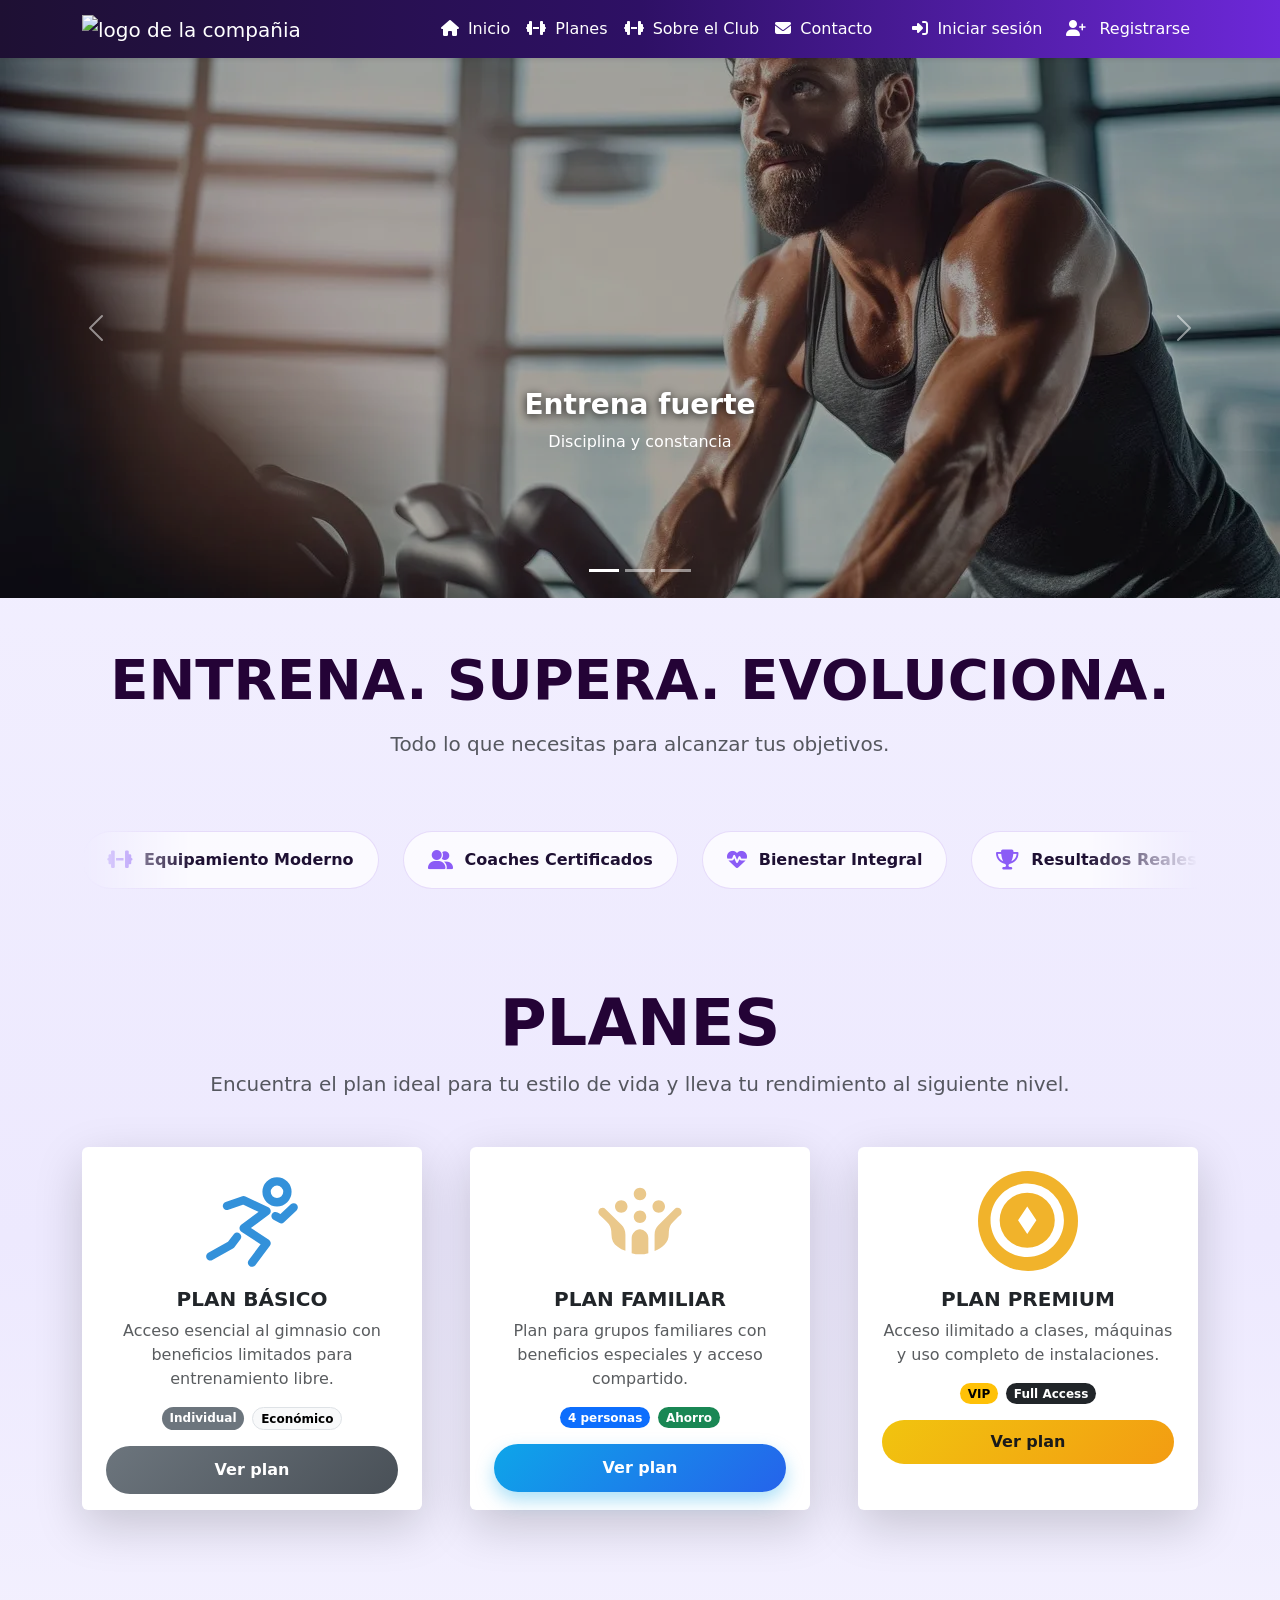
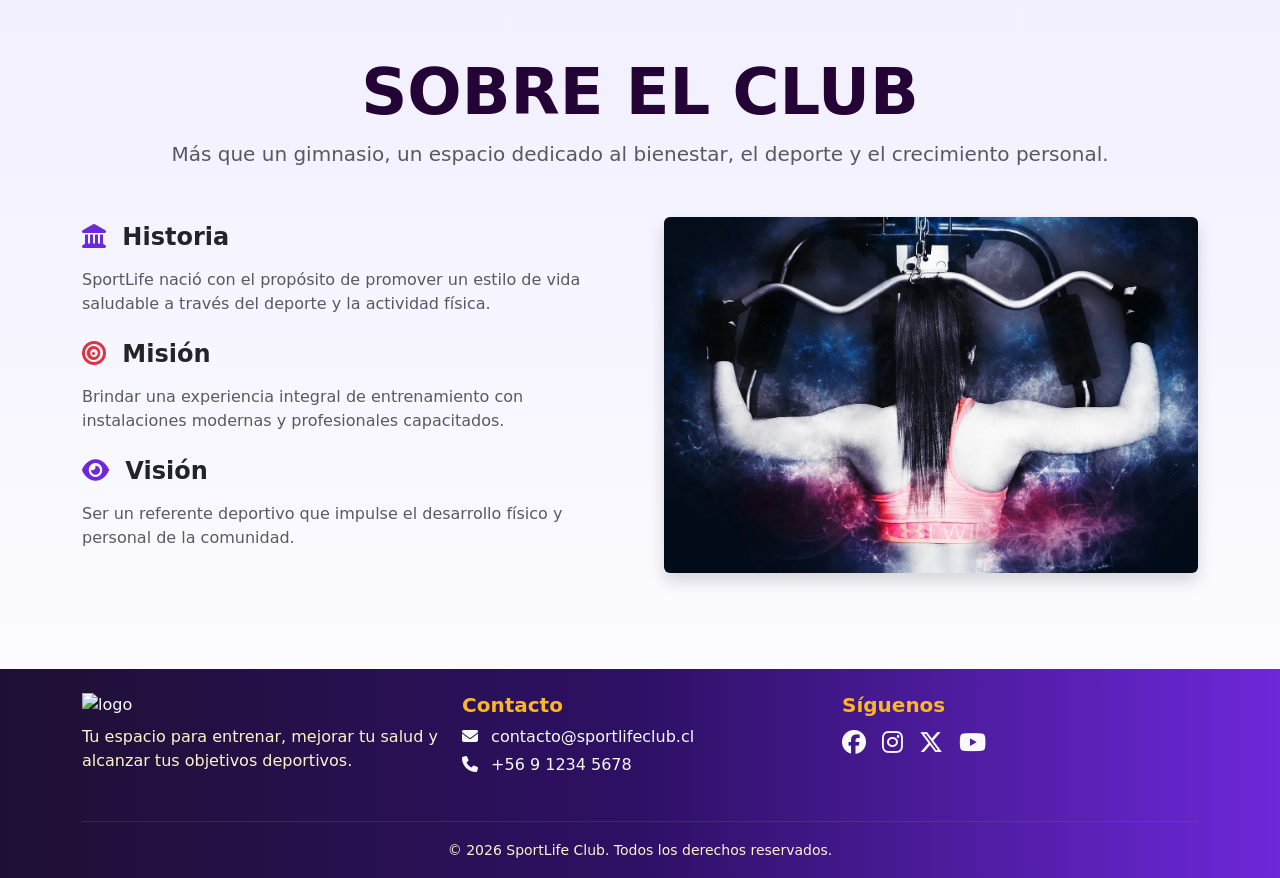
==== index.html @ 4c67eb30 "chore: avance general" ====
<!DOCTYPE html>
<html lang="en">

<head>
  <meta charset="UTF-8">
  <meta name="viewport" content="width=device-width, initial-scale=1.0">
  <link rel="stylesheet" href="https://cdn.jsdelivr.net/npm/bootstrap@5.3.8/dist/css/bootstrap.min.css">
  <!-- Font Awesome  -->
  <link rel="stylesheet" href="https://cdnjs.cloudflare.com/ajax/libs/font-awesome/6.7.2/css/all.min.css">
  <link rel="stylesheet" href="assets/css/global.css">
  <link rel="stylesheet" href="assets/css/index.css">
  <title>Home</title>
</head>

<body>
  <header class="sticky-top shadow-sm navbar-index">
    <nav class="navbar navbar-expand-lg container" data-bs-theme="dark">
      <div class="container-fluid">
        <a class="navbar-brand" href="#">
          <img src="assets/images/logo.png" alt="logo de la compañia" width="90">
        </a>

        <button class="navbar-toggler" type="button" data-bs-toggle="collapse" data-bs-target="#navbarNav"
          aria-controls="navbarNav" aria-expanded="false" aria-label="Toggle navigation">
          <span class="navbar-toggler-icon"></span>
        </button>

        <div class="collapse navbar-collapse" id="navbarNav">
          <ul class="navbar-nav ms-auto align-items-lg-center">
            <li class="nav-item">
              <a class="nav-link" aria-current="page" href="#">
                <i class="fa-solid fa-house me-1"></i>
                Inicio
              </a>
            </li>
            <!-- planes -->
            <li class="nav-item">
              <a class="nav-link" href="#planes">
                <i class="fa-solid fa-dumbbell me-1"></i>
                Planes
              </a>
            </li>
            <li class="nav-item">
              <a class="nav-link" href="#sobre-el-club">
                <i class="fa-solid fa-dumbbell me-1"></i>
                Sobre el Club
              </a>
            </li>

            <li class="nav-item">
              <a class="nav-link" href="#contacto">
                <i class="fa-solid fa-envelope me-1"></i>
                Contacto
              </a>
            </li>

            <li class="nav-item ms-lg-4">
              <a class="nav-link" href="auth/login.html">
                <i class="fa-solid fa-right-to-bracket me-1"></i>
                Iniciar sesión
              </a>
            </li>

            <li class="nav-item ms-lg-2">
              <a class="nav-link" href="auth/register.html">
                <i class="fa-solid fa-user-plus me-2"></i>
                Registrarse
              </a>
            </li>
          </ul>
        </div>
      </div>
    </nav>
  </header>

  <main>
    <div id="sportBanner" class="carousel slide carousel-fade mx-auto mb-5" data-bs-ride="carousel"
      data-bs-interval="3000" style="overflow: hidden;">

      <div class="carousel-indicators">
        <button type="button" data-bs-target="#sportBanner" data-bs-slide-to="0" class="active"></button>
        <button type="button" data-bs-target="#sportBanner" data-bs-slide-to="1"></button>
        <button type="button" data-bs-target="#sportBanner" data-bs-slide-to="2"></button>
      </div>

      <!-- SLIDES -->
      <div class="carousel-inner">

        <div class="carousel-item active">
          <img src="assets/images/carousel/01.webp" class="d-block w-100 banner-img" alt="gym">
          <div class="carousel-caption d-none d-md-block">
            <h3 class="fw-bold">Entrena fuerte</h3>
            <p>Disciplina y constancia</p>
          </div>
        </div>

        <div class="carousel-item">
          <img src="assets/images/carousel/02.webp" class="d-block w-100 banner-img" alt="running">
          <div class="carousel-caption d-none d-md-block">
            <h3 class="fw-bold">Supera tus límites</h3>
            <p>Cada día cuenta</p>
          </div>
        </div>

        <div class="carousel-item">
          <img src="https://images.unsplash.com/photo-1546483875-ad9014c88eba?auto=format&fit=crop&w=1600&q=80"
            class="d-block w-100 banner-img" alt="sport">
          <div class="carousel-caption d-none d-md-block">
            <h3 class="fw-bold">Vida deportiva</h3>
            <p>Salud y energía</p>
          </div>
        </div>

      </div>

      <!-- CONTROLES -->
      <button class="carousel-control-prev" type="button" data-bs-target="#sportBanner" data-bs-slide="prev">
        <span class="carousel-control-prev-icon"></span>
      </button>

      <button class="carousel-control-next" type="button" data-bs-target="#sportBanner" data-bs-slide="next">
        <span class="carousel-control-next-icon"></span>
      </button>

    </div>
    <section class="py-0 overflow-hidden container">

      <div class="container text-center mb-4">
        <h2 class="fw-bold display-4 text-uppercase">Entrena. Supera. Evoluciona.</h2>
        <p class="text-muted fs-5 mt-3">
          Todo lo que necesitas para alcanzar tus objetivos.
        </p>
      </div>

      <div class="benefits-slider py-5">

        <div class="benefits-track">

          <!-- Grupo 1 -->
          <div class="benefit-item">
            <i class="fa-solid fa-dumbbell"></i>
            <span>Equipamiento Moderno</span>
          </div>

          <div class="benefit-item">
            <i class="fa-solid fa-user-group"></i>
            <span>Coaches Certificados</span>
          </div>

          <div class="benefit-item">
            <i class="fa-solid fa-heart-pulse"></i>
            <span>Bienestar Integral</span>
          </div>

          <div class="benefit-item">
            <i class="fa-solid fa-trophy"></i>
            <span>Resultados Reales</span>
          </div>

          <div class="benefit-item">
            <i class="fa-solid fa-bolt"></i>
            <span>Más Energía</span>
          </div>

          <div class="benefit-item">
            <i class="fa-solid fa-fire"></i>
            <span>Quema Calorías</span>
          </div>

          <!-- Duplicados para loop infinito -->
          <div class="benefit-item">
            <i class="fa-solid fa-dumbbell"></i>
            <span>Equipamiento Moderno</span>
          </div>

          <div class="benefit-item">
            <i class="fa-solid fa-user-group"></i>
            <span>Coaches Certificados</span>
          </div>

          <div class="benefit-item">
            <i class="fa-solid fa-heart-pulse"></i>
            <span>Bienestar Integral</span>
          </div>

          <div class="benefit-item">
            <i class="fa-solid fa-trophy"></i>
            <span>Resultados Reales</span>
          </div>

          <div class="benefit-item">
            <i class="fa-solid fa-bolt"></i>
            <span>Más Energía</span>
          </div>

          <div class="benefit-item">
            <i class="fa-solid fa-fire"></i>
            <span>Quema Calorías</span>
          </div>

        </div>

      </div>

    </section>
    <section id="planes" class="container mb-5 py-5">
      <div class="text-center mb-4">
        <h2 class="text-uppercase display-3 fw-bold">Planes</h2>
        <p class="text-muted fs-5 mb-5">
          Encuentra el plan ideal para tu estilo de vida y lleva tu rendimiento al siguiente nivel.
        </p>
      </div>
      <div class="row flex-row-reverse g-5">
        <div class="col-12 col-md-6 col-xl-4">

          <div class="card border-0 shadow-lg h-100 card-premium">

            <div class="text-center pt-4">
              <svg xmlns="http://www.w3.org/2000/svg" width="100" height="100" viewBox="0 0 32 32">
                <g fill="none">
                  <circle cx="16" cy="16" r="16" fill="#F1B32B" />
                  <path fill="#FFF"
                    d="M15.75 4C9.26 4 4 9.26 4 15.75S9.26 27.5 15.75 27.5S27.5 22.24 27.5 15.75A11.75 11.75 0 0 0 15.75 4m0 20.57a8.82 8.82 0 1 1 0-17.64a8.82 8.82 0 0 1 0 17.64m-2.93-8.81l2.94 4.4l2.92-4.4l-2.92-4.41z" />
                </g>
              </svg>
            </div>

            <div class="card-body text-center px-4">
              <h5 class="card-title fw-bold text-uppercase">Plan Premium</h5>

              <p class="card-text text-muted">
                Acceso ilimitado a clases, máquinas y uso completo de instalaciones.
              </p>

              <div class="d-flex justify-content-center gap-2 mb-3">
                <span class="badge rounded-pill text-bg-warning">VIP</span>
                <span class="badge rounded-pill text-bg-dark">Full Access</span>
              </div>

              <!-- BOTÓN PREMIUM -->
              <button class="btn btn-premium w-100" data-bs-toggle="modal" data-bs-target="#modalPlanPremium">
                Ver plan
              </button>

            </div>
          </div>
        </div>
        <div class="col-12 col-md-6 col-xl-4">

          <div class="card border-0 shadow-lg h-100 card-familiar text-center">

            <div class="pt-4">
              <svg xmlns="http://www.w3.org/2000/svg" width="100" height="100" viewBox="0 0 24 24">
                <path fill="#eac88b"
                  d="M3.69 9.12a.88.88 0 0 0-.65-.28c-.41 0-.72.19-.92.58s-.15.76.17 1.11q1.77 1.59 2.25 2.25c.41.56.61 1.38.61 2.44c0 1.31.5 2.28 1.5 2.95c.56.44 1.17.77 1.85.99v-3.89c0-.94-.33-1.72-.96-2.35m8.92.05c-.62.62-.96 1.39-.96 2.3v3.93c.96-.34 1.76-.87 2.42-1.57c.65-.7.98-1.47.98-2.41c0-1.13.19-1.94.57-2.44c.09-.16.26-.36.53-.61c.23-.25.47-.49.71-.71c.23-.21.46-.43.68-.65l.33-.28a.9.9 0 0 0 .28-.66c0-.28-.09-.53-.28-.73s-.42-.3-.72-.3s-.5.09-.69.28M12 20c.69 0 1.36-.09 2-.28v-3.57c0-.59-.18-1.05-.59-1.49Q12.795 14 12 14c-.53 0-1 .2-1.38.61c-.4.39-.62.85-.62 1.45v3.66c.64.19 1.31.28 2 .28M9 8.5c0 .83-.67 1.5-1.5 1.5S6 9.33 6 8.5S6.67 7 7.5 7S9 7.67 9 8.5m9 0c0 .83-.67 1.5-1.5 1.5S15 9.33 15 8.5S15.67 7 16.5 7s1.5.67 1.5 1.5m-4.5-3c0 .83-.67 1.5-1.5 1.5s-1.5-.67-1.5-1.5S11.17 4 12 4s1.5.67 1.5 1.5m0 5.5c0 .83-.67 1.5-1.5 1.5s-1.5-.67-1.5-1.5s.67-1.5 1.5-1.5s1.5.67 1.5 1.5" />
              </svg>
            </div>

            <div class="card-body px-4">

              <h5 class="card-title fw-bold text-uppercase">Plan Familiar</h5>

              <p class="card-text text-muted">
                Plan para grupos familiares con beneficios especiales y acceso compartido.
              </p>

              <div class="d-flex justify-content-center gap-2 mb-3">
                <span class="badge rounded-pill text-bg-primary">4 personas</span>
                <span class="badge rounded-pill text-bg-success">Ahorro</span>
              </div>

              <button class="btn btn-familiar w-100" data-bs-toggle="modal" data-bs-target="#modalPlanFamiliar">
                Ver plan
              </button>
            </div>
          </div>
        </div>

        <div class="col-12 col-md-6 col-xl-4">
          <div class="card border-0 shadow-lg h-100 text-center card-basico">
            <div class="pt-4 text-center">
              <svg xmlns="http://www.w3.org/2000/svg" width="100" height="100" viewBox="0 0 48 48">
                <path d="M0 0h48v48H0z" fill="none" />
                <g fill="none" stroke="#3391da" stroke-width="4">
                  <path d="M36 15a5 5 0 1 0 0-10a5 5 0 0 0 0 10Z" />
                  <path stroke-linecap="round" stroke-linejoin="round"
                    d="m12 16.77l8.003-2.772L31 19.247l-10.997 8.197L31 34.684l-6.992 9.314M35.32 21.643l2.682 1.459L44 17.466M16.849 31.545l-2.97 3.912l-9.875 5.54" />
                </g>
              </svg>
            </div>

            <div class="card-body px-4">

              <h5 class="card-title fw-bold text-uppercase">Plan Básico</h5>

              <p class="card-text text-muted">
                Acceso esencial al gimnasio con beneficios limitados para entrenamiento libre.
              </p>

              <div class="d-flex justify-content-center gap-2 mb-3">
                <span class="badge rounded-pill text-bg-secondary">Individual</span>
                <span class="badge rounded-pill text-bg-light border">Económico</span>
              </div>

              <button class="btn btn-basico w-100" data-bs-toggle="modal" data-bs-target="#modalPlanBasico">
                Ver plan
              </button>

            </div>
          </div>
        </div>
      </div>
    </section>
    <section class="container py-5" id="sobre-el-club">

      <div class="text-center mb-5">
        <h2 class="fw-bold display-3 text-uppercase">
          Sobre el Club
        </h2>

        <p class="text-muted fs-5">
          Más que un gimnasio, un espacio dedicado al bienestar, el deporte y el crecimiento personal.
        </p>
      </div>

      <div class="row align-items-center g-5">

        <!-- TEXTO -->
        <div class="col-md-6">

          <h4 class="fw-bold mb-3">
            <i class="fa-solid fa-landmark me-2"></i>
            Historia
          </h4>
          <p class="text-muted mb-4">
            SportLife nació con el propósito de promover un estilo de vida saludable a través del deporte y la actividad
            física.
          </p>

          <h4 class="fw-bold mb-3">
            <i class="fa-solid fa-bullseye me-2 text-danger"></i>
            Misión
          </h4>
          <p class="text-muted mb-4">
            Brindar una experiencia integral de entrenamiento con instalaciones modernas y profesionales capacitados.
          </p>

          <h4 class="fw-bold mb-3">
            <i class="fa-solid fa-eye me-2"></i>
            Visión
          </h4>
          <p class="text-muted">
            Ser un referente deportivo que impulse el desarrollo físico y personal de la comunidad.
          </p>

        </div>

        <!-- IMAGEN -->
        <div class="col-md-6">
          <img src="assets/images/training2.webp" class="img-fluid rounded shadow" alt="club sport">
        </div>

      </div>

    </section>
  </main>
  <!-- Footer -->
  <footer class="bg-dark text-light pt-4 pb-3 mt-5" id="contacto">
    <div class="container">
      <div class="row">

        <div class="col-md-4 mb-3">
          <img src="assets/images/logo.png" alt="logo" width="120" class="mb-2">
          <p style="color: var(--bs-warning-bg-subtle);">
            Tu espacio para entrenar, mejorar tu salud y alcanzar tus objetivos deportivos.
          </p>
        </div>
        <div class="col-md-4 mb-3">
          <h5 class="fw-bold">Contacto</h5>
          <p class="mb-1">
            <i class="fa-solid fa-envelope me-2"></i>
            contacto@sportlifeclub.cl
          </p>
          <p class="mb-0">
            <i class="fa-solid fa-phone me-2"></i>
            +56 9 1234 5678
          </p>
        </div>

        <div class="col-md-4 mb-3">
          <h5 class="fw-bold">Síguenos</h5>
          <div class="d-flex gap-3 fs-4">
            <a href="javascript:void(0)" class="text-light">
              <i class="fa-brands fa-facebook"></i>
            </a>
            <a href="javascript:void(0)" class="text-light">
              <i class="fa-brands fa-instagram"></i>
            </a>
            <a href="javascript:void(0)" class="text-light">
              <i class="fa-brands fa-x-twitter"></i>
            </a>
            <a href="javascript:void(0)" class="text-light">
              <i class="fa-brands fa-youtube"></i>
            </a>
          </div>
        </div>

      </div>

      <hr class="border-secondary">

      <div class="text-center" style="color: var(--bs-warning-bg-subtle);">
        <small>
          &copy; 2026 SportLife Club. Todos los derechos reservados.
        </small>
      </div>
    </div>
  </footer>
  <!-- MODALES -->
  <!-- MODAL PREMIUM -->
  <div class="modal fade" id="modalPlanPremium" tabindex="-1" aria-hidden="true">

    <div class="modal-dialog modal-dialog-centered">

      <div class="modal-content">

        <div class="modal-header">
          <h5 class="modal-title fw-bold">
            <i class="fa-solid fa-crown me-2"></i>
            Plan Premium
          </h5>
          <button type="button" class="btn-close" data-bs-dismiss="modal"></button>
        </div>

        <div class="modal-body">

          <p class="mb-3">
            Acceso completo a todas las instalaciones, clases y beneficios exclusivos del club.
          </p>

          <ul class="list-group list-group-flush">

            <li class="list-group-item">
              <i class="fa-solid fa-circle-check me-2 text-warning"></i>
              Acceso ilimitado a todas las clases
            </li>

            <li class="list-group-item">
              <i class="fa-solid fa-dumbbell me-2 text-warning"></i>
              Uso completo de máquinas e instalaciones
            </li>

            <li class="list-group-item">
              <i class="fa-solid fa-user-tie me-2 text-warning"></i>
              Asesoría personalizada
            </li>

            <li class="list-group-item">
              <i class="fa-solid fa-clock me-2 text-warning"></i>
              Acceso 24/7 según disponibilidad
            </li>
            <li class="list-group-item">
              <i class="fa-solid fa-dollar-sign me-2 text-success"></i>
              Precio: $<span>38.990</span> / mes
            </li>
          </ul>

        </div>

        <div class="modal-footer">
          <button class="btn btn-secondary" data-bs-dismiss="modal">
            Cerrar
          </button>

          <button class="btn btn-premium">
            Contratar Premium
          </button>
        </div>

      </div>

    </div>

  </div>
  <!-- MODAL FAMILIAR -->
  <div class="modal fade" id="modalPlanFamiliar" tabindex="-1" aria-hidden="true">

    <div class="modal-dialog modal-dialog-centered">

      <div class="modal-content">

        <div class="modal-header">
          <h5 class="modal-title fw-bold">
            <i class="fa-solid fa-people-group me-2"></i>
            Plan Familiar
          </h5>
          <button type="button" class="btn-close" data-bs-dismiss="modal"></button>
        </div>

        <div class="modal-body">

          <p class="mb-3">
            Plan ideal para familias que quieren entrenar juntas con beneficios exclusivos.
          </p>

          <ul class="list-group list-group-flush">

            <li class="list-group-item">
              <i class="fa-solid fa-user-group me-2"></i>
              Hasta 4 integrantes
            </li>

            <li class="list-group-item">
              <i class="fa-solid fa-dumbbell me-2"></i>
              Acceso ilimitado al gimnasio
            </li>

            <li class="list-group-item">
              <i class="fa-solid fa-tags me-2"></i>
              Descuento por grupo familiar
            </li>

            <li class="list-group-item">
              <i class="fa-solid fa-calendar-check me-2"></i>
              Horarios flexibles
            </li>
            <li class="list-group-item">
              <i class="fa-solid fa-dollar-sign me-2 text-success"></i>
              Precio: $<span>25.990</span> / mes
            </li>
          </ul>

        </div>

        <div class="modal-footer">
          <button class="btn btn-secondary" data-bs-dismiss="modal">
            Cerrar
          </button>

          <button class="btn btn-primary">
            Contratar plan
          </button>
        </div>

      </div>

    </div>

  </div>
  <!-- MODAL BÁSICO -->
  <div class="modal fade" id="modalPlanBasico" tabindex="-1" aria-hidden="true">

    <div class="modal-dialog modal-dialog-centered">

      <div class="modal-content">

        <div class="modal-header">
          <h5 class="modal-title fw-bold">
            <i class="fa-solid fa-circle-info me-2"></i>
            Plan Básico
          </h5>
          <button type="button" class="btn-close" data-bs-dismiss="modal"></button>
        </div>

        <div class="modal-body">

          <p class="mb-3">
            Plan ideal para comenzar en el gimnasio con acceso esencial a instalaciones y entrenamiento libre.
          </p>

          <ul class="list-group list-group-flush">

            <li class="list-group-item">
              <i class="fa-solid fa-dumbbell me-2 text-secondary"></i>
              Acceso a área de entrenamiento libre
            </li>

            <li class="list-group-item">
              <i class="fa-solid fa-clock me-2 text-secondary"></i>
              Horario estándar de uso
            </li>

            <li class="list-group-item">
              <i class="fa-solid fa-user me-2 text-secondary"></i>
              Uso individual
            </li>

            <li class="list-group-item">
              <i class="fa-solid fa-ban me-2 text-secondary"></i>
              Sin servicios premium incluidos
            </li>

            <li class="list-group-item">
              <i class="fa-solid fa-dollar-sign me-2 text-success"></i>
              Precio: $<span>12.990</span> / mes
            </li>
          </ul>

        </div>

        <div class="modal-footer">
          <button class="btn btn-secondary" data-bs-dismiss="modal">
            Cerrar
          </button>

          <button class="btn btn-basico">
            Contratar Básico
          </button>
        </div>

      </div>

    </div>

  </div>
  <script src="https://cdn.jsdelivr.net/npm/bootstrap@5.3.8/dist/js/bootstrap.min.js"></script>
</body>

</html>
---- assets/css/global.css ----
* {
    padding: 0;
    margin: 0;
    box-sizing: border-box;
}

:root {
    --font-size-h2: 2rem;
    --font-size-label: 0.95rem;
    --font-size-input: 0.85rem;
    --main-bg: #dcb;
    --secondary: #3d1b6a;
    --main-color: rgb(36, 3, 54);
    --family: #0ea5e9;
    --family-dark: #2563eb;
    --basic: #6c757d;
    --basic-dark: #495057;
}

body {
    background: linear-gradient(135deg, #ffffff, #f3f4f6);
}

h2 {
    color: var(--main-color);
}

:target h2 {
    display: inline;
    background: linear-gradient(transparent 60%, #e4c640 60%);
    padding: 0 10px;
}

.banner-img {
    height: 250px;
    object-fit: cover;
    filter: brightness(0.65);
}

.carousel-caption {
    bottom: 20%;
}

.carousel-caption h3 {
    text-shadow: 0 2px 10px rgba(0, 0, 0, 0.8);
}


.btn {
    border: none;
    font-weight: 600;
    border-radius: 50px;
}

.btn-premium {
    background: linear-gradient(135deg, #f1c40f, #f39c12);
    color: #1a1a1a;
    padding: 10px 18px;
    transition: all 0.3s ease;
}

.btn-familiar {
    background: linear-gradient(135deg, var(--family), var(--family-dark));
    color: #fff;
    padding: 12px;
    box-shadow: 0 8px 18px rgba(14, 165, 233, 0.35);
}

.btn-basico {
    background: linear-gradient(135deg, var(--basic), var(--basic-dark));
    color: #fff;
    border-radius: 50px;
    padding: 12px;
    transition: all 0.3s ease;
}
---- assets/css/index.css ----
:root {
  --primary: #8b5cf6; 
  --secondary: #6d28d9;
  --dark: #1e1033;   
  --light: #c4b5fd;

  --bg-main: #f5f3ff;
  --bg-soft-purple: #ede9fe;

  --bg-gradient-body: linear-gradient(
    180deg,
    #f5f3ff 0%,
    #ede9fe 50%,
    #ffffff 100%
  );

  --navbar-gradient: linear-gradient(
    90deg,
    #1e1033,
    #2e1065,
    #6d28d9
  );

  --navbar-text: #ffffff;
}

body {
  background: var(--bg-gradient-body);
  min-height: 100vh;
}
.navbar-index {
  background: var(--navbar-gradient);
}

:target h2 {
    display: inline;
    background: linear-gradient(transparent 60%, #fcb622 60%);
    padding: 0 10px;
}

.navbar-index .nav-link {
  color: var(--navbar-text);
  transition: 0.2s ease;
}


.navbar-index .navbar-toggler {
  border: none;
}

.navbar-index .navbar-toggler-icon {
  filter: brightness(0) invert(1);
}

#sobre-el-club i {
    color: var(--secondary);
}

.benefits-slider {
  position: relative;
  overflow: hidden;

  /* Difuminado */
  -webkit-mask-image: linear-gradient(
    to right,
    transparent,
    black 10%,
    black 90%,
    transparent
  );

  mask-image: linear-gradient(
    to right,
    transparent,
    black 10%,
    black 90%,
    transparent
  );
}

.benefits-track {
  display: flex;
  align-items: center;
  gap: 1.5rem;

  width: max-content;

  animation: benefits-scroll 25s linear infinite;
}

.benefits-slider:hover .benefits-track {
  animation-play-state: paused;
}

/* ===========================
   ITEMS
=========================== */

.benefit-item {
  display: flex;
  align-items: center;
  gap: .75rem;

  padding: 1rem 1.5rem;

  white-space: nowrap;

  border-radius: 999px;

  background: rgba(255, 255, 255, .75);

  border: 1px solid rgba(109, 40, 217, .15);

  backdrop-filter: blur(8px);

  transition: all .3s ease;
}

.benefit-item:hover {
  transform: translateY(-3px);

  border-color: var(--primary);

  box-shadow:
    0 8px 25px rgba(109, 40, 217, .15);
}

.benefit-item i {
  color: var(--primary);
  font-size: 1.25rem;
}

.benefit-item span {
  font-weight: 600;
  color: var(--dark);
}

@keyframes benefits-scroll {
  from {
    transform: translateX(0);
  }

  to {
    transform: translateX(-50%);
  }
}

@media (max-width: 768px) {

  .benefits-track {
    gap: 1rem;
    animation-duration: 18s;
  }

  .benefit-item {
    padding: .85rem 1.25rem;
  }

  .benefit-item span {
    font-size: .9rem;
  }

}

footer {
  background: var(--navbar-gradient);
}

footer h5 {
    color: #fcb622;
}

@media (min-width: 1200px) {
    .banner-img {
        height: 60vh;
    }
}

@media (min-width: 1400px) {
    .banner-img {
        height: 70vh;
    }
}


@media(hover: hover){
    .nav-link:hover {
        color: #fcb622;
    }
}
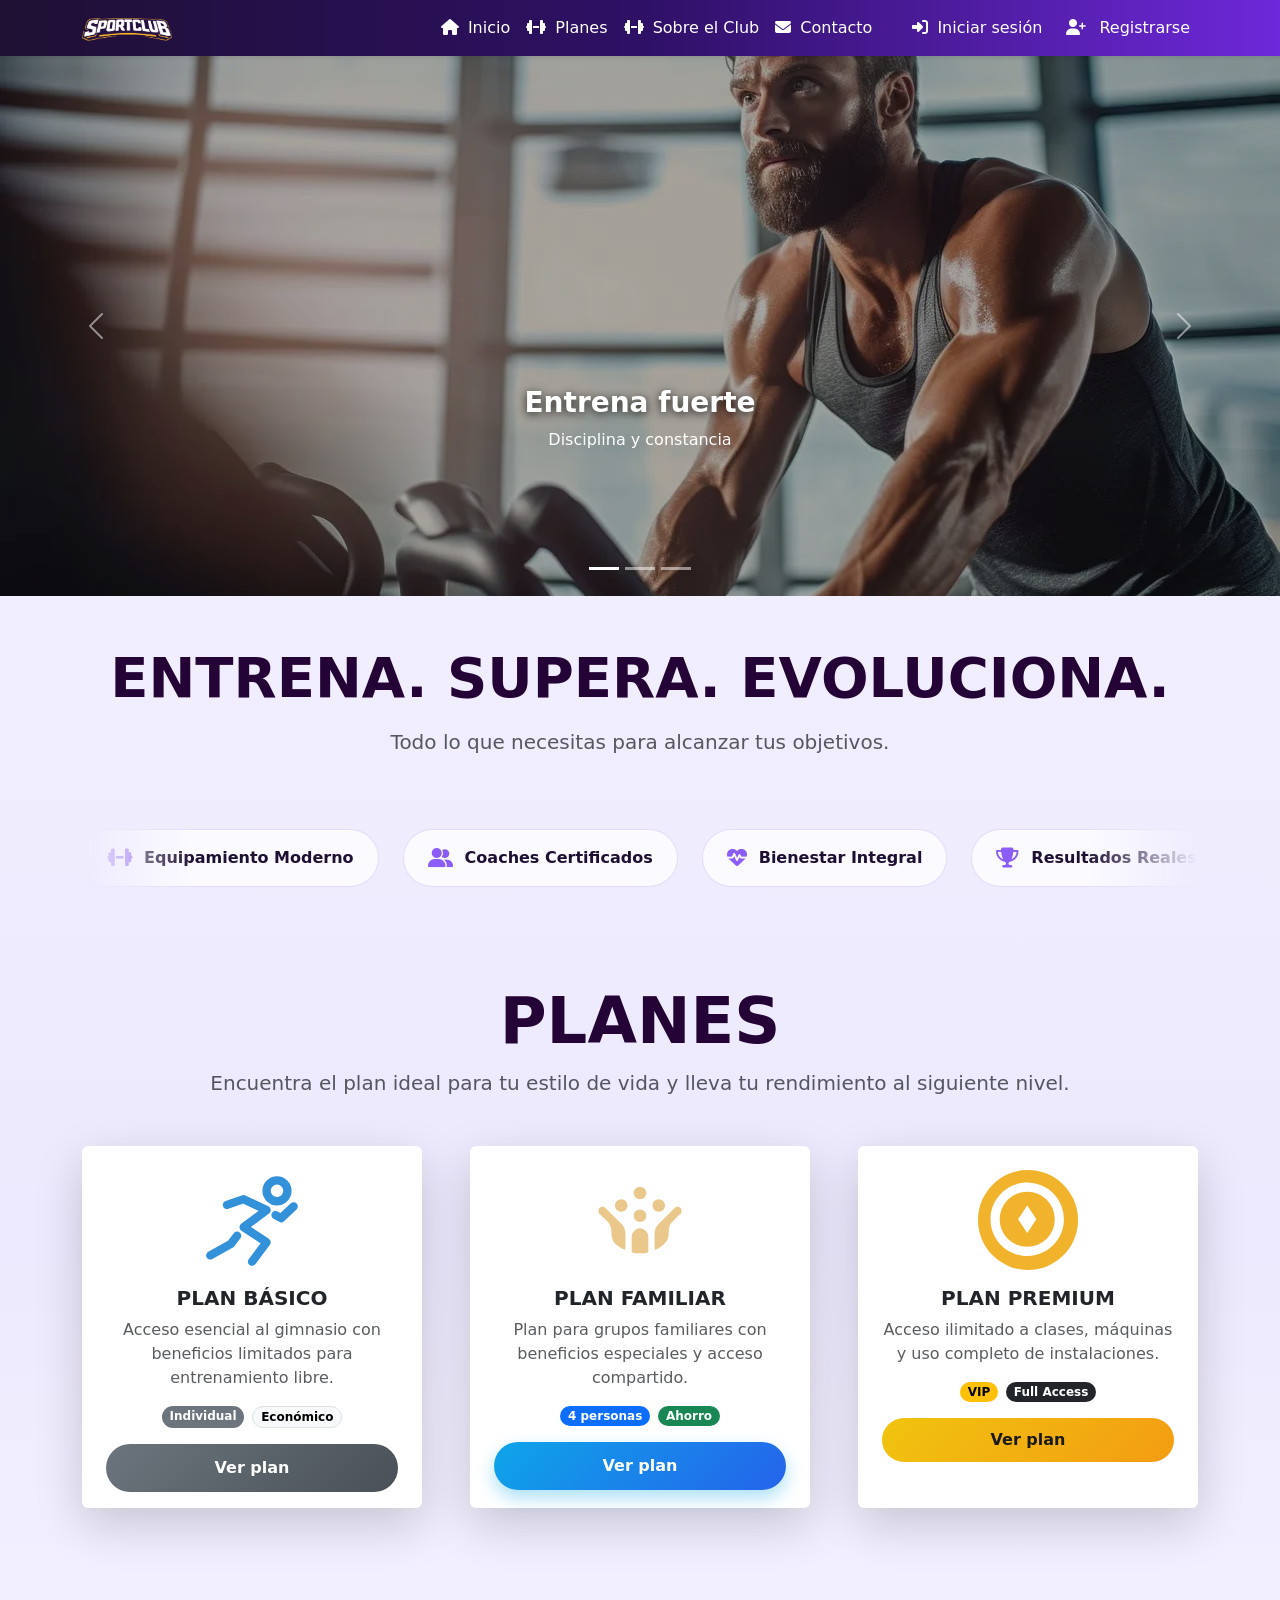
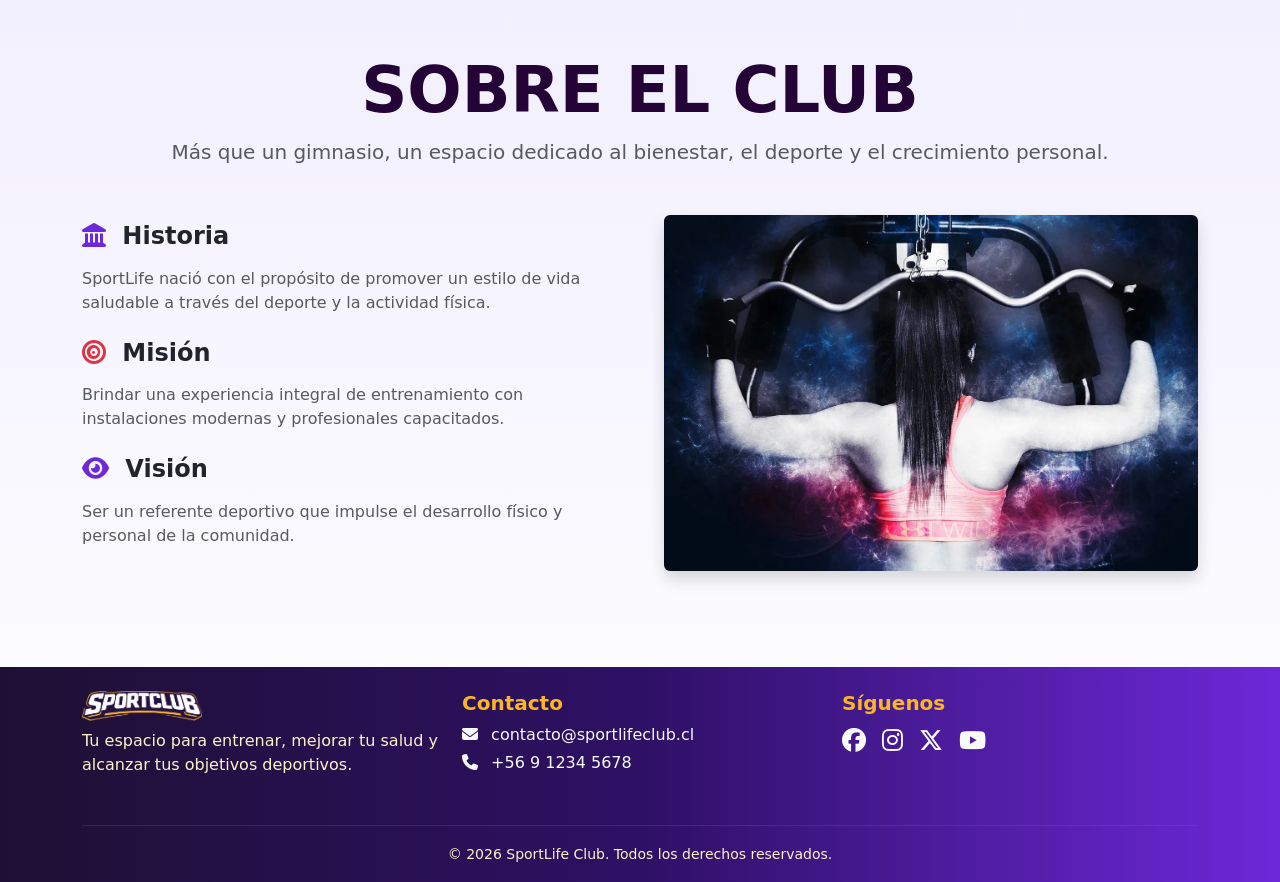
==== commit fbb5f616: "fix: cambiar formato a ruta relativa y extension" ====
--- a/index.html
+++ b/index.html
@@ -17,7 +17,7 @@
     <nav class="navbar navbar-expand-lg container" data-bs-theme="dark">
       <div class="container-fluid">
         <a class="navbar-brand" href="#">
-          <img src="assets/images/logo.png" alt="logo de la compañia" width="90">
+          <img src="./assets/images/logo.webp" alt="logo de la compañia" width="90">
         </a>
 
         <button class="navbar-toggler" type="button" data-bs-toggle="collapse" data-bs-target="#navbarNav"
@@ -370,7 +370,7 @@
       <div class="row">
 
         <div class="col-md-4 mb-3">
-          <img src="assets/images/logo.png" alt="logo" width="120" class="mb-2">
+          <img src="./assets/images/logo.webp" alt="logo" width="120" class="mb-2">
           <p style="color: var(--bs-warning-bg-subtle);">
             Tu espacio para entrenar, mejorar tu salud y alcanzar tus objetivos deportivos.
           </p>
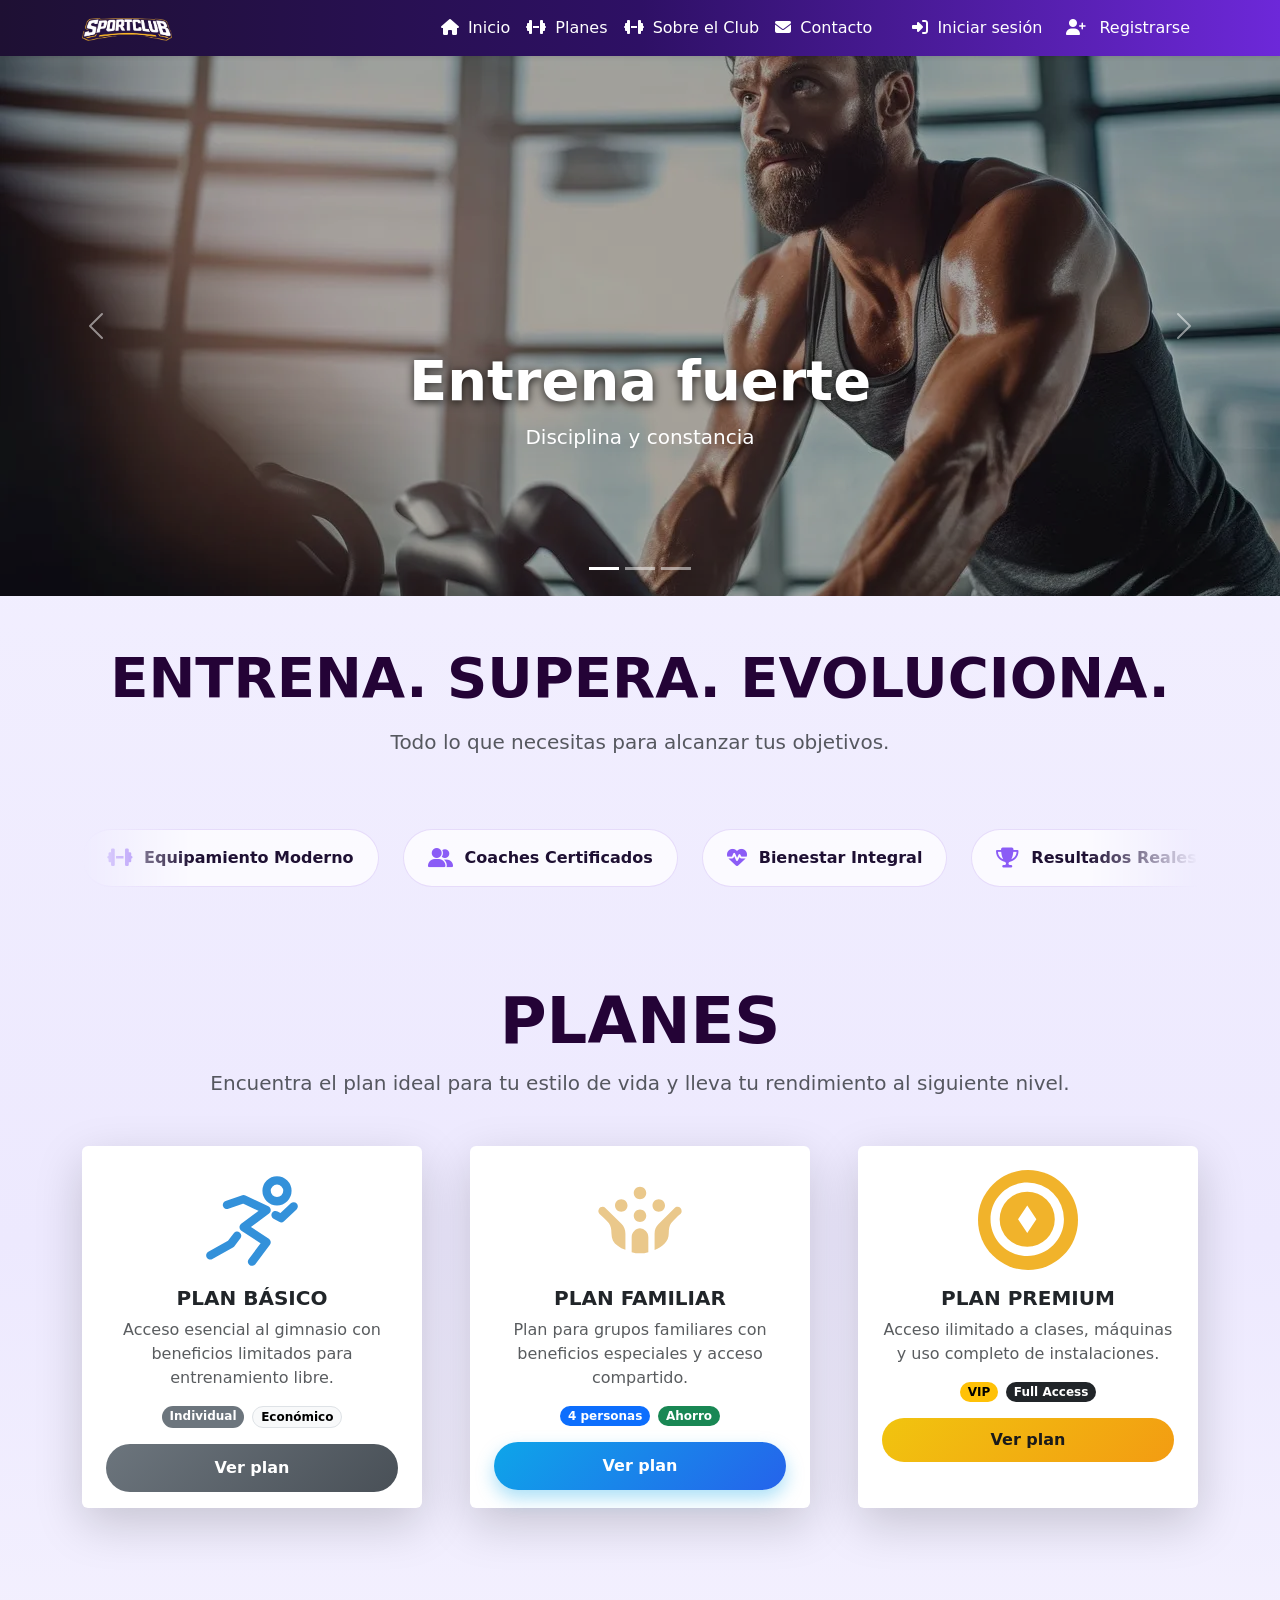
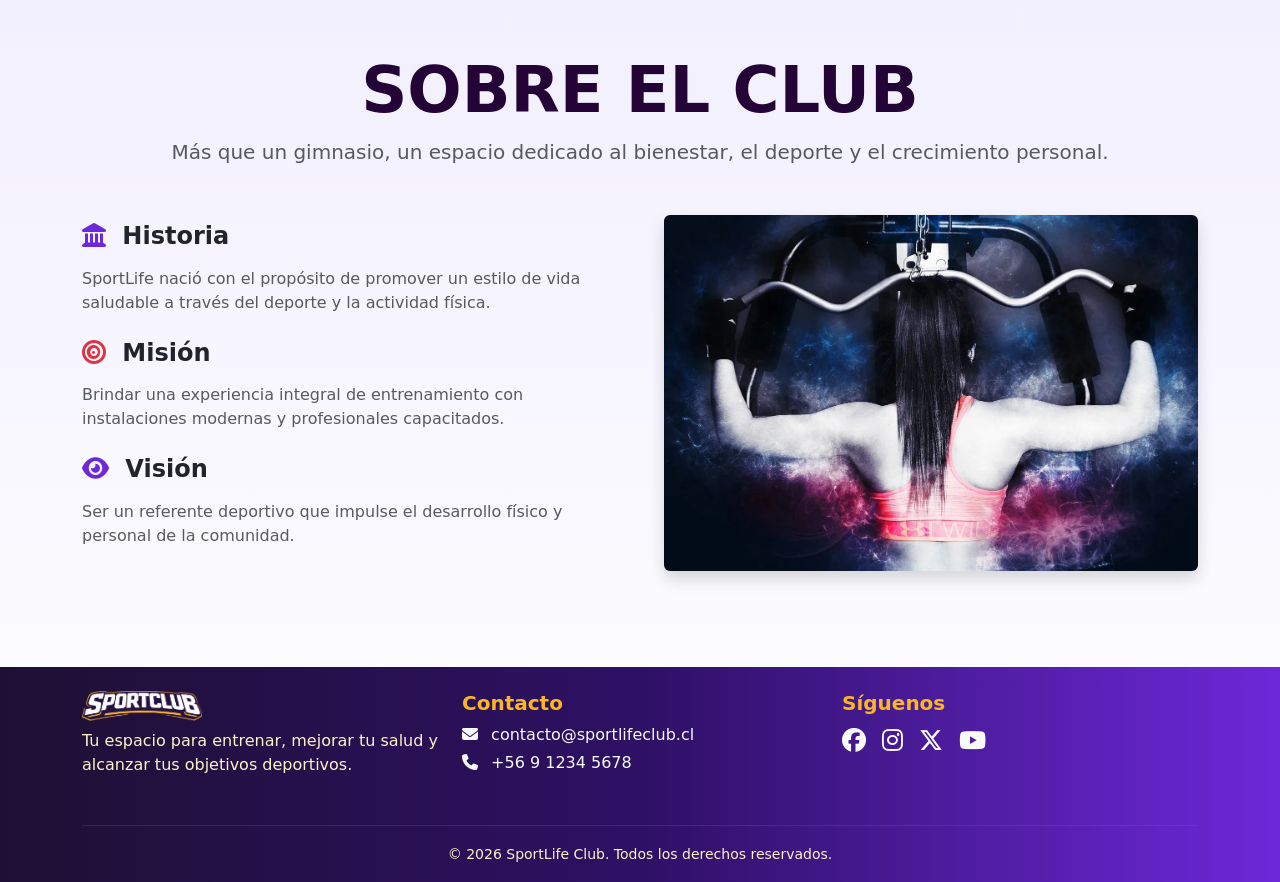
==== commit 2c009167: "fix: cambiar formato a ruta relativa y extension y favicon" ====
--- a/index.html
+++ b/index.html
@@ -5,6 +5,13 @@
   <meta charset="UTF-8">
   <meta name="viewport" content="width=device-width, initial-scale=1.0">
   <link rel="stylesheet" href="https://cdn.jsdelivr.net/npm/bootstrap@5.3.8/dist/css/bootstrap.min.css">
+  <!-- Favicon -->
+  <link rel="icon" type="image/png" href="./assets/favicon/favicon-96x96.png" sizes="96x96" />
+  <link rel="icon" type="image/svg+xml" href="./assets/favicon/favicon.svg" />
+  <link rel="shortcut icon" href="./assets/favicon/favicon.ico" />
+  <link rel="apple-touch-icon" sizes="180x180" href="./assets/favicon/apple-touch-icon.png" />
+  <meta name="apple-mobile-web-app-title" content="SportLife" />
+  <link rel="manifest" href="./assets/favicon/site.webmanifest" />
   <!-- Font Awesome  -->
   <link rel="stylesheet" href="https://cdnjs.cloudflare.com/ajax/libs/font-awesome/6.7.2/css/all.min.css">
   <link rel="stylesheet" href="assets/css/global.css">
@@ -89,25 +96,25 @@
         <div class="carousel-item active">
           <img src="assets/images/carousel/01.webp" class="d-block w-100 banner-img" alt="gym">
           <div class="carousel-caption d-none d-md-block">
-            <h3 class="fw-bold">Entrena fuerte</h3>
-            <p>Disciplina y constancia</p>
+            <h3 class="fw-bold display-4">Entrena fuerte</h3>
+            <p class="fs-5">Disciplina y constancia</p>
           </div>
         </div>
 
         <div class="carousel-item">
           <img src="assets/images/carousel/02.webp" class="d-block w-100 banner-img" alt="running">
           <div class="carousel-caption d-none d-md-block">
-            <h3 class="fw-bold">Supera tus límites</h3>
-            <p>Cada día cuenta</p>
+            <h3 class="fw-bold display-4">Supera tus límites</h3>
+            <p class="fs-5">Cada día cuenta</p>
           </div>
         </div>
 
         <div class="carousel-item">
-          <img src="https://images.unsplash.com/photo-1546483875-ad9014c88eba?auto=format&fit=crop&w=1600&q=80"
+          <img src="./assets/images/carousel/03.webp"
             class="d-block w-100 banner-img" alt="sport">
           <div class="carousel-caption d-none d-md-block">
-            <h3 class="fw-bold">Vida deportiva</h3>
-            <p>Salud y energía</p>
+            <h3 class="fw-bold display-4">Vida deportiva</h3>
+            <p class="fs-5">Salud y energía</p>
           </div>
         </div>
 
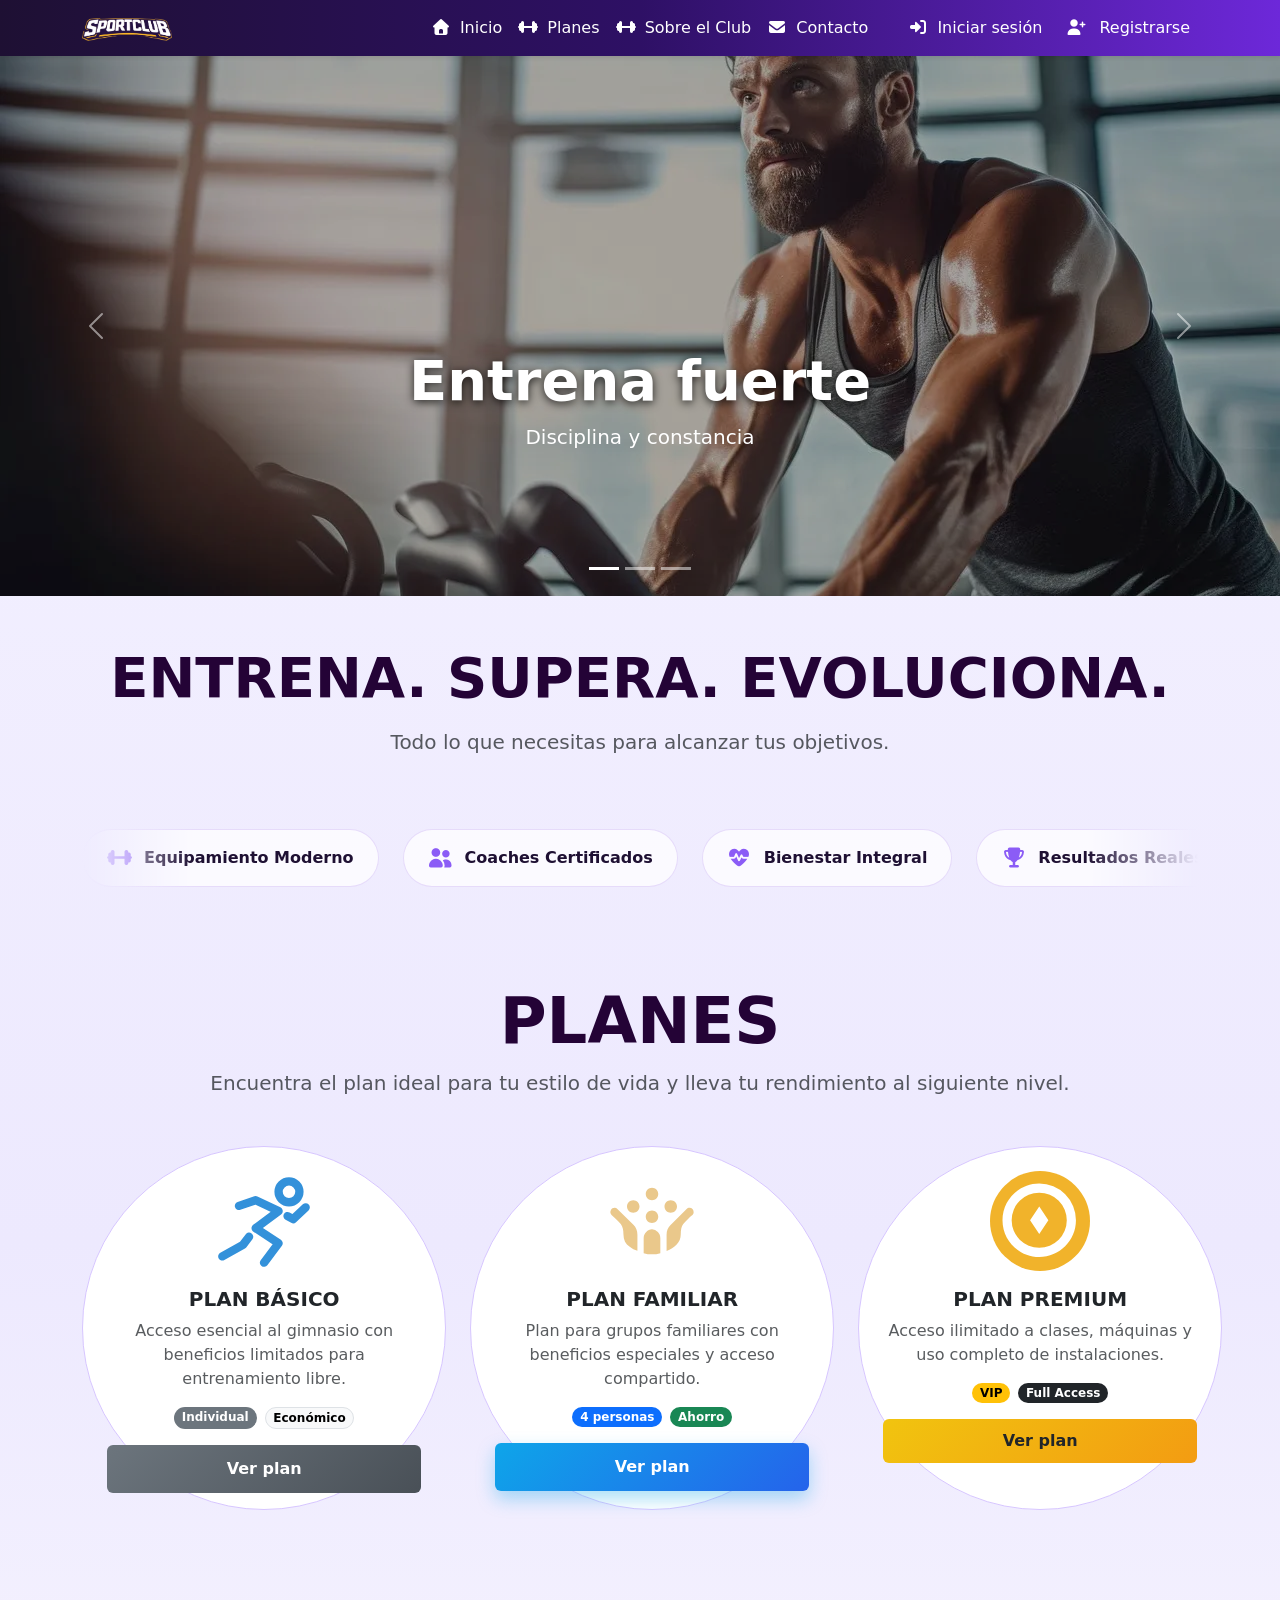
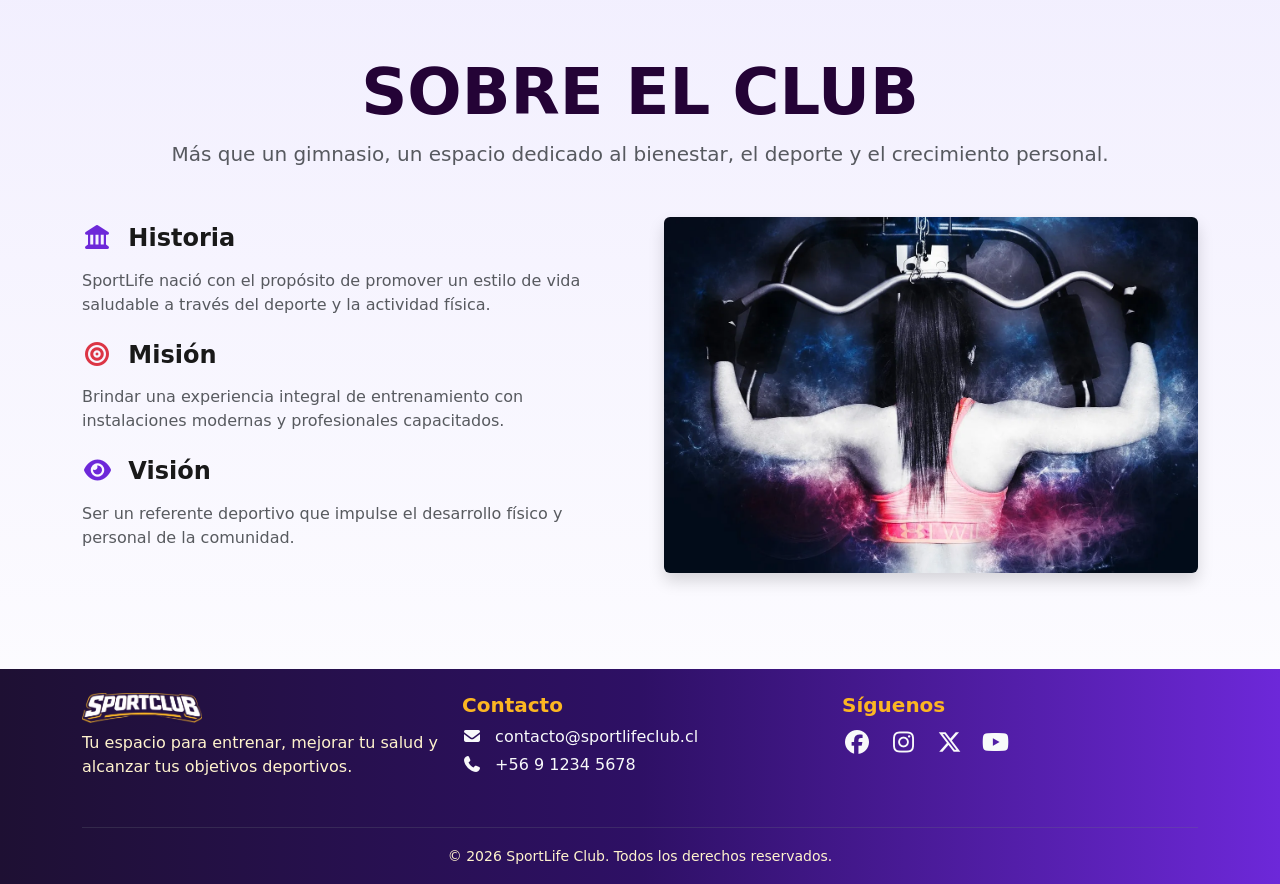
==== commit 1a8183c6: "cambios esenciales para un diseño más coherente" ====
--- a/index.html
+++ b/index.html
@@ -12,8 +12,8 @@
   <link rel="apple-touch-icon" sizes="180x180" href="./assets/favicon/apple-touch-icon.png" />
   <meta name="apple-mobile-web-app-title" content="SportLife" />
   <link rel="manifest" href="./assets/favicon/site.webmanifest" />
-  <!-- Font Awesome  -->
-  <link rel="stylesheet" href="https://cdnjs.cloudflare.com/ajax/libs/font-awesome/6.7.2/css/all.min.css">
+  <!-- Font Awesome Local -->
+  <link rel="stylesheet" href="./assets/libs/font-awesome/7.2.0/css/all.min.css">
   <link rel="stylesheet" href="assets/css/global.css">
   <link rel="stylesheet" href="assets/css/index.css">
   <title>Home</title>
@@ -220,7 +220,7 @@
       <div class="row flex-row-reverse g-5">
         <div class="col-12 col-md-6 col-xl-4">
 
-          <div class="card border-0 shadow-lg h-100 card-premium">
+          <div class="card h-100 card-premium circle hv-primary">
 
             <div class="text-center pt-4">
               <svg xmlns="http://www.w3.org/2000/svg" width="100" height="100" viewBox="0 0 32 32">
@@ -252,10 +252,9 @@
             </div>
           </div>
         </div>
+        <!-- PLAN FAMILIAR -->
         <div class="col-12 col-md-6 col-xl-4">
-
-          <div class="card border-0 shadow-lg h-100 card-familiar text-center">
-
+          <div class="card h-100 card-familiar text-center circle hv-primary">
             <div class="pt-4">
               <svg xmlns="http://www.w3.org/2000/svg" width="100" height="100" viewBox="0 0 24 24">
                 <path fill="#eac88b"
@@ -282,9 +281,9 @@
             </div>
           </div>
         </div>
-
+        <!-- PLAN BÁSICO -->
         <div class="col-12 col-md-6 col-xl-4">
-          <div class="card border-0 shadow-lg h-100 text-center card-basico">
+          <div class="card h-100 text-center card-basico circle hv-primary">
             <div class="pt-4 text-center">
               <svg xmlns="http://www.w3.org/2000/svg" width="100" height="100" viewBox="0 0 48 48">
                 <path d="M0 0h48v48H0z" fill="none" />
--- a/assets/css/global.css
+++ b/assets/css/global.css
@@ -1,76 +1,121 @@
+/* Reset global */
 * {
-    padding: 0;
-    margin: 0;
-    box-sizing: border-box;
+  padding: 0;
+  margin: 0;
+  box-sizing: border-box;
 }
 
+/* Variables globales */
 :root {
-    --font-size-h2: 2rem;
-    --font-size-label: 0.95rem;
-    --font-size-input: 0.85rem;
-    --main-bg: #dcb;
-    --secondary: #3d1b6a;
-    --main-color: rgb(36, 3, 54);
-    --family: #0ea5e9;
-    --family-dark: #2563eb;
-    --basic: #6c757d;
-    --basic-dark: #495057;
+  --text-color: #191919;
+  --primary-border-color: #d7c6ff;
+  --primary-icon-color: #8b5cf6;
+  --font-size-h2: 2rem;
+  --font-size-label: 0.95rem;
+  --font-size-input: 0.85rem;
+  --main-bg: #dcb;
+  --secondary: #3d1b6a;
+  --main-color: rgb(36, 3, 54);
+  --family: #0ea5e9;
+  --family-dark: #2563eb;
+  --basic: #6c757d;
+  --basic-dark: #495057;
+
+  /* Radius */
+  --card-md-radius: 15px;
+  --circle-radius: 50%;
+
 }
 
 body {
-    background: linear-gradient(135deg, #ffffff, #f3f4f6);
+  background: linear-gradient(135deg, #ffffff, #f3f4f6);
+  color: var(--text-color);
 }
 
 h2 {
-    color: var(--main-color);
+  color: var(--main-color);
+}
+
+
+/* Bs - Cards */
+.card {
+  border-radius: var(--card-md-radius);
+}
+
+
+
+/* ICONOS */
+main i {
+  color: var(--primary-icon-color);
 }
 
 :target h2 {
-    display: inline;
-    background: linear-gradient(transparent 60%, #e4c640 60%);
-    padding: 0 10px;
+  display: inline;
+  background: linear-gradient(transparent 60%, #e4c640 60%);
+  padding: 0 10px;
 }
 
 .banner-img {
-    height: 250px;
-    object-fit: cover;
-    filter: brightness(0.65);
+  height: 250px;
+  object-fit: cover;
+  filter: brightness(0.65);
 }
 
 .carousel-caption {
-    bottom: 20%;
+  bottom: 20%;
 }
 
 .carousel-caption h3 {
-    text-shadow: 0 2px 10px rgba(0, 0, 0, 0.8);
+  text-shadow: 0 2px 10px rgba(0, 0, 0, 0.8);
 }
 
 
 .btn {
-    border: none;
-    font-weight: 600;
-    border-radius: 50px;
+  border: none;
+  font-weight: 600;
+}
+
+.card {
+  border-radius: var(--card-md-radius);
+  border: 1px solid var(--primary-border-color);
 }
 
 .btn-premium {
-    background: linear-gradient(135deg, #f1c40f, #f39c12);
-    color: #1a1a1a;
-    padding: 10px 18px;
-    transition: all 0.3s ease;
+  background: linear-gradient(135deg, #f1c40f, #f39c12);
+  padding: 10px 18px;
 }
 
 .btn-familiar {
-    background: linear-gradient(135deg, var(--family), var(--family-dark));
-    color: #fff;
-    padding: 12px;
-    box-shadow: 0 8px 18px rgba(14, 165, 233, 0.35);
+  background: linear-gradient(135deg, var(--family), var(--family-dark));
+  color: #fff;
+  padding: 12px;
+  box-shadow: 0 8px 18px rgba(14, 165, 233, 0.35);
 }
 
 .btn-basico {
-    background: linear-gradient(135deg, var(--basic), var(--basic-dark));
-    color: #fff;
-    border-radius: 50px;
-    padding: 12px;
-    transition: all 0.3s ease;
+  background: linear-gradient(135deg, var(--basic), var(--basic-dark));
+  color: #fff;
+  padding: 12px;
 }
 
+/* Hover */
+@media (hover: hover) {
+  .hv-primary:hover {
+    border-color: 2px solid var(--primary-border-color);
+    transform: scale(1.04);
+      box-shadow:
+    4px 8px 25px rgba(74, 25, 153, 0.25);
+  }
+
+}
+
+/* Utilities */
+.circle {
+  aspect-ratio: 1 / 1;
+  border-radius: 50%;
+  display: inline-block;
+}
+
+.hv-primary {
+  transition: all .2s ease;
+}
--- a/assets/css/index.css
+++ b/assets/css/index.css
@@ -88,13 +88,7 @@
   animation: benefits-scroll 25s linear infinite;
 }
 
-.benefits-slider:hover .benefits-track {
-  animation-play-state: paused;
-}
 
-/* ===========================
-   ITEMS
-=========================== */
 
 .benefit-item {
   display: flex;
@@ -117,7 +111,6 @@
 }
 
 .benefit-item:hover {
-  transform: translateY(-3px);
 
   border-color: var(--primary);
 
@@ -126,7 +119,6 @@
 }
 
 .benefit-item i {
-  color: var(--primary);
   font-size: 1.25rem;
 }
 
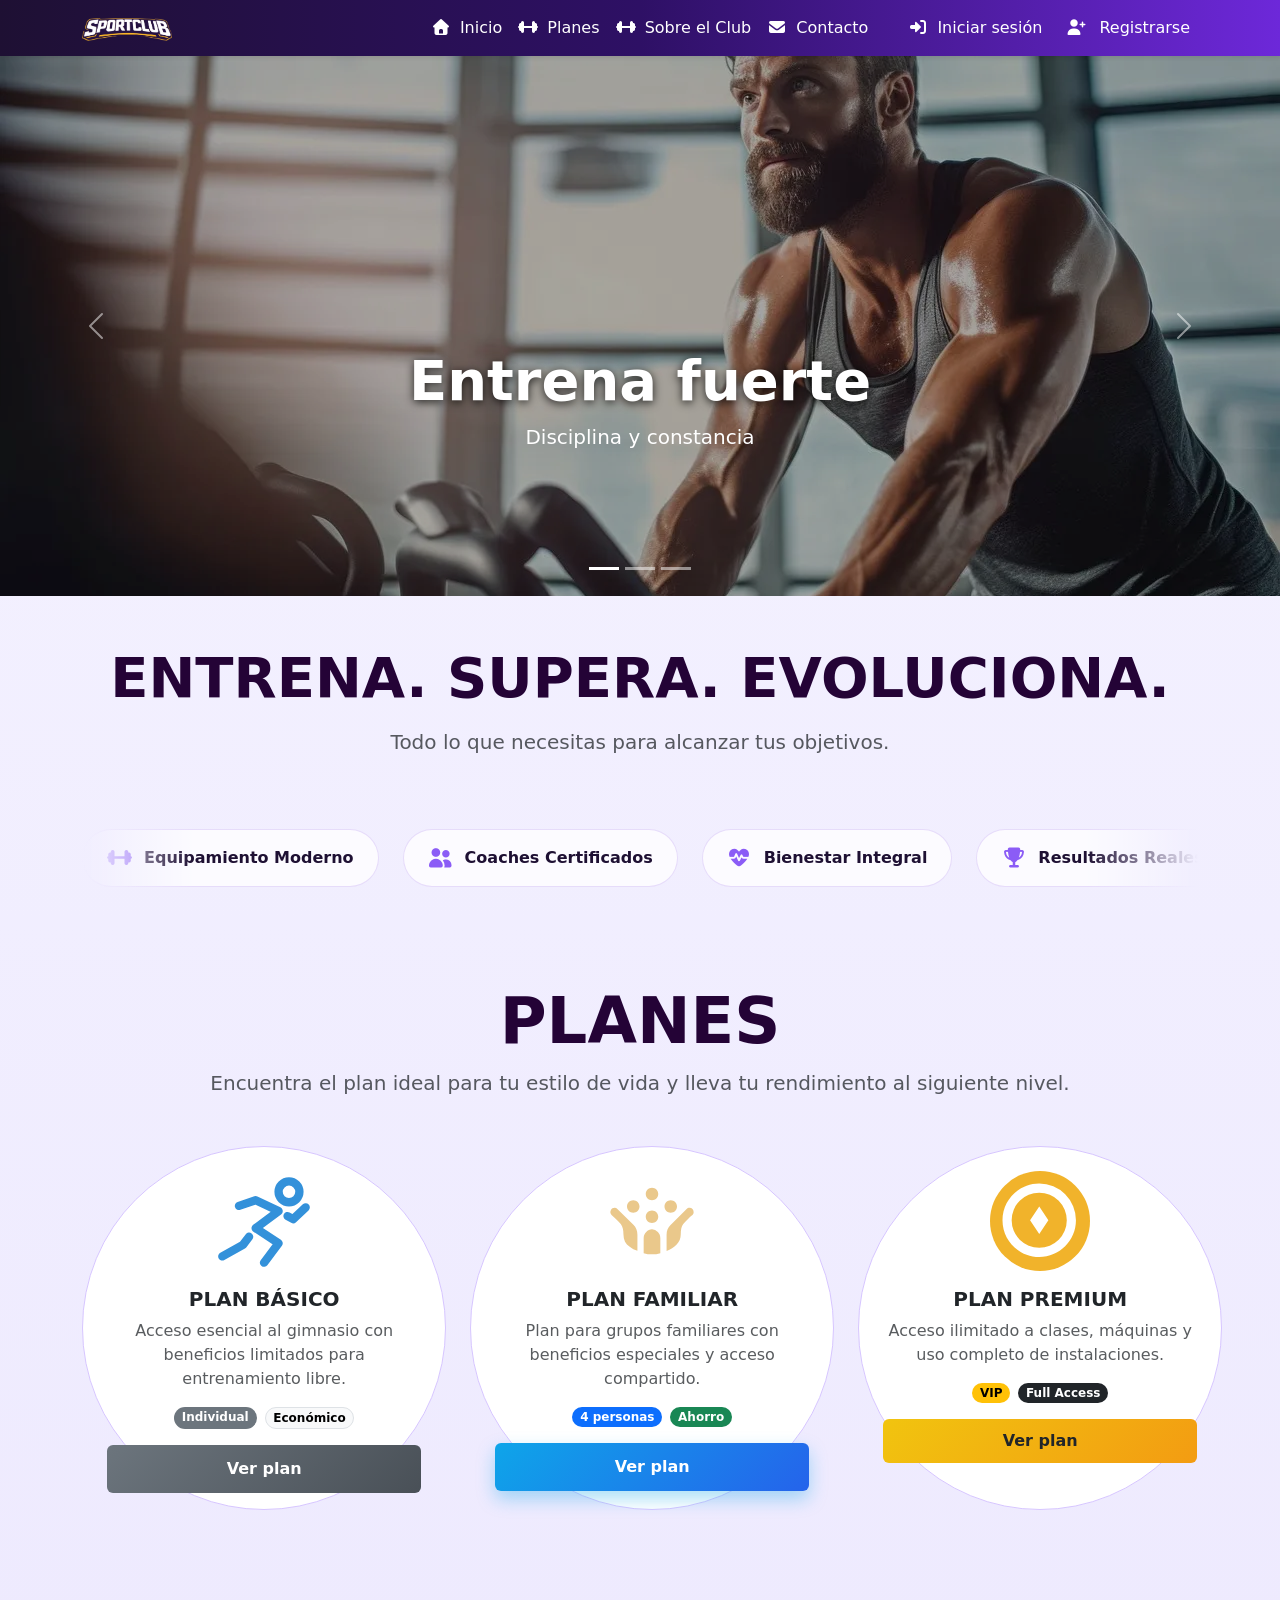
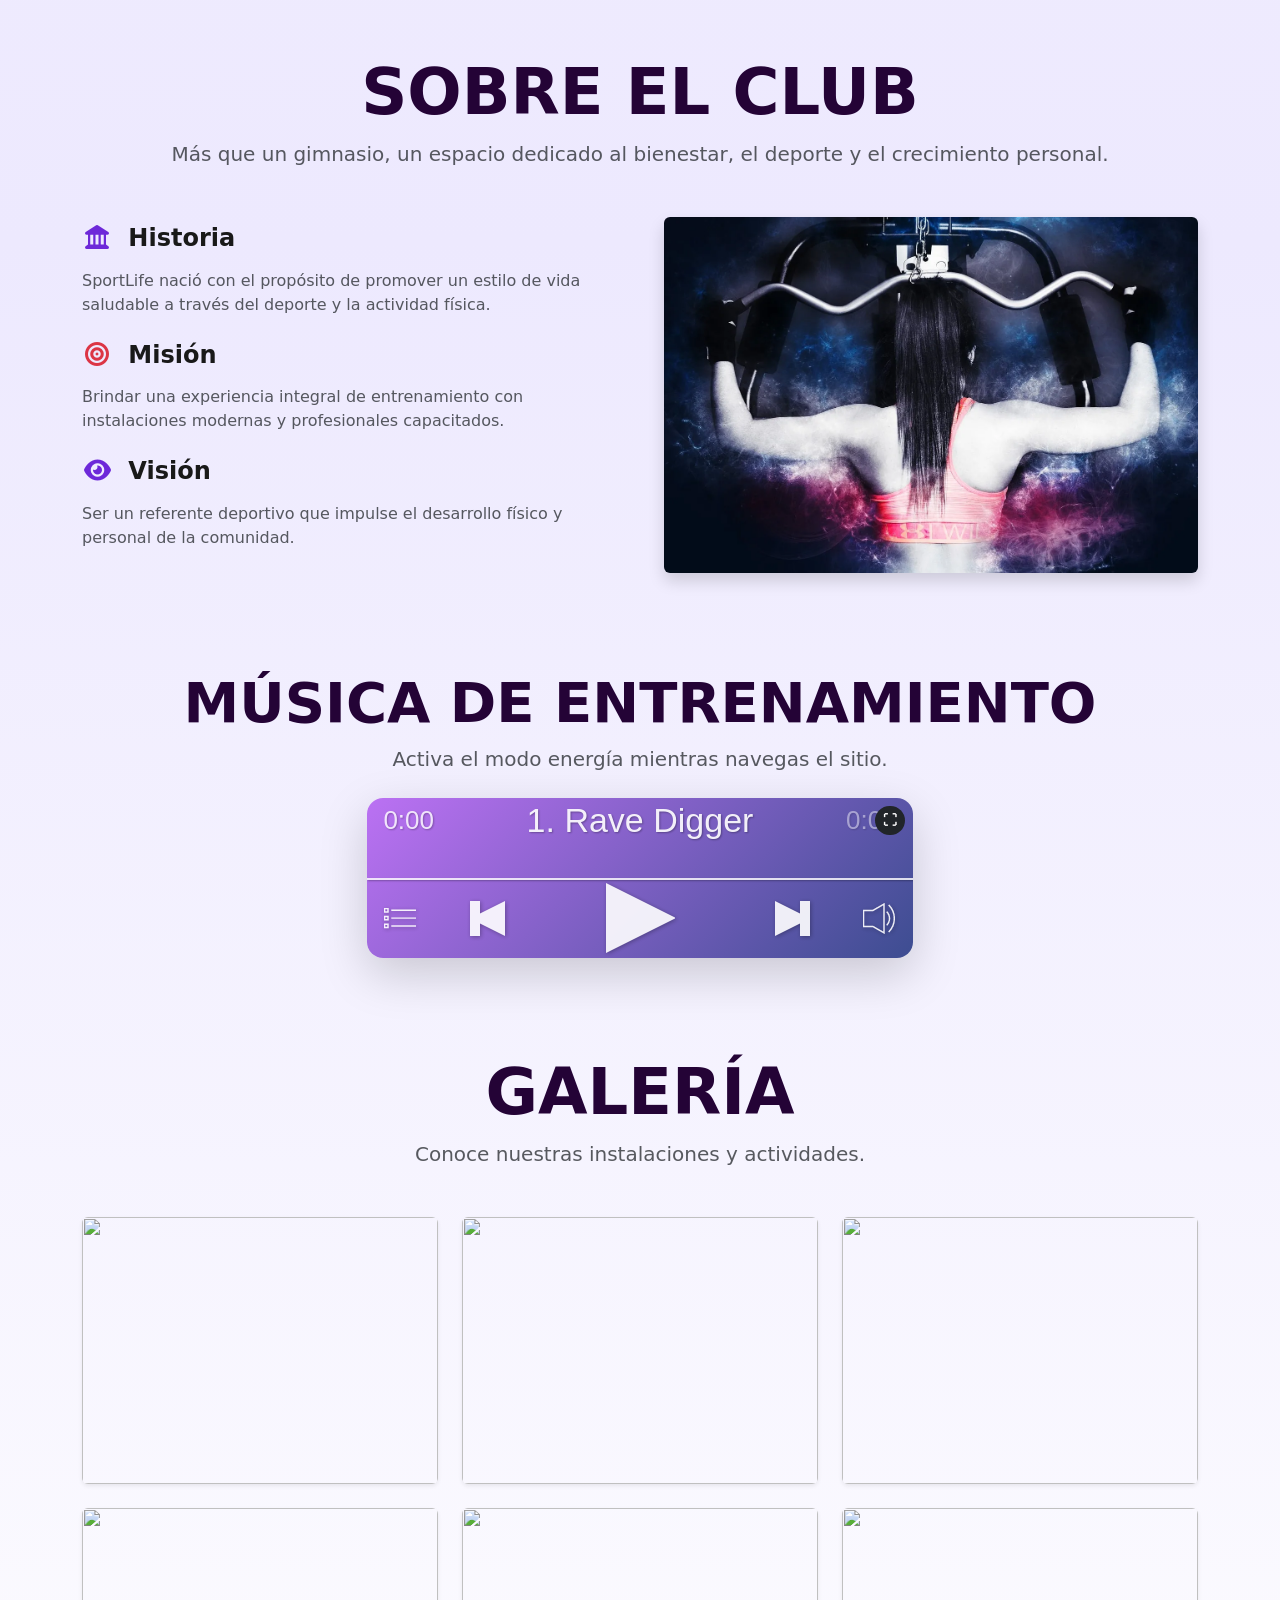
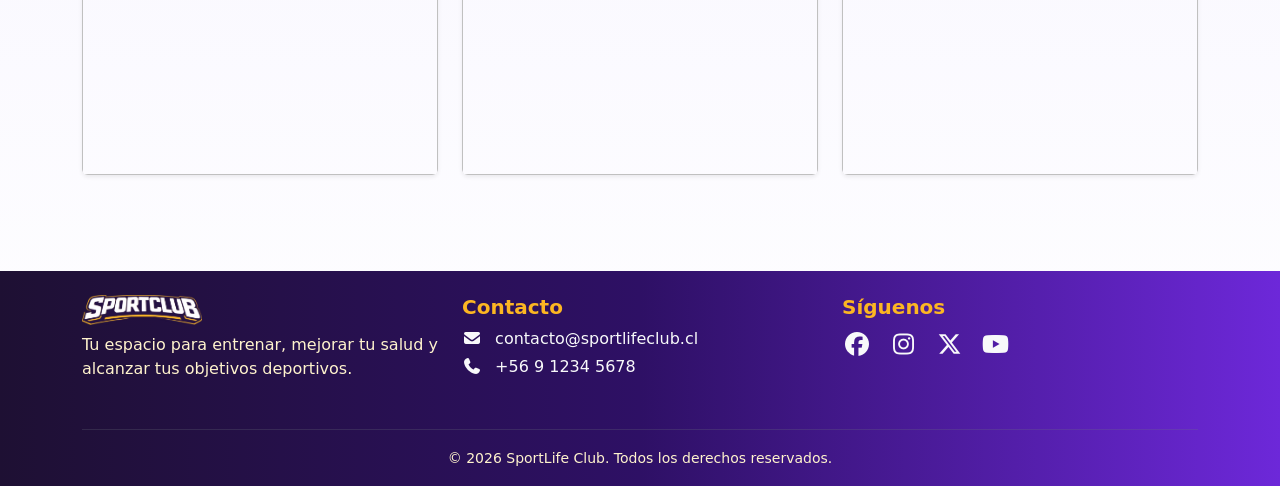
==== commit e00ce962: "agregado seccion player y galería" ====
--- a/index.html
+++ b/index.html
@@ -16,6 +16,8 @@
   <link rel="stylesheet" href="./assets/libs/font-awesome/7.2.0/css/all.min.css">
   <link rel="stylesheet" href="assets/css/global.css">
   <link rel="stylesheet" href="assets/css/index.css">
+  <!-- Lightbox 3 -->
+  <link rel="stylesheet" href="https://cdn.jsdelivr.net/npm/lightbox3@1.1.0/dist/lightbox3.min.css">
   <title>Home</title>
 </head>
 
@@ -110,8 +112,7 @@
         </div>
 
         <div class="carousel-item">
-          <img src="./assets/images/carousel/03.webp"
-            class="d-block w-100 banner-img" alt="sport">
+          <img src="./assets/images/carousel/03.webp" class="d-block w-100 banner-img" alt="sport">
           <div class="carousel-caption d-none d-md-block">
             <h3 class="fw-bold display-4">Vida deportiva</h3>
             <p class="fs-5">Salud y energía</p>
@@ -218,6 +219,7 @@
         </p>
       </div>
       <div class="row flex-row-reverse g-5">
+        <!-- PLAN PREMIUN -->
         <div class="col-12 col-md-6 col-xl-4">
 
           <div class="card h-100 card-premium circle hv-primary">
@@ -369,6 +371,121 @@
       </div>
 
     </section>
+    <!-- PLAYER -->
+    <section class="container py-5" id="musicSection">
+
+      <div class="text-center mb-4">
+        <h2 class="fw-bold display-4 text-uppercase">Música de entrenamiento</h2>
+        <p class="text-muted fs-5">
+          Activa el modo energía mientras navegas el sitio.
+        </p>
+      </div>
+
+      <div class="row justify-content-center">
+        <div class="col-lg-6">
+
+          <div id="musicCard" class="card border-0 shadow-lg rounded-4 overflow-hidden position-relative"
+            style="height:160px;" onfullscreenchange="
+          if (!document.fullscreenElement) {
+            this.style.height = '160px';
+          } else {
+            this.style.height = '100vh';
+          }
+        ">
+
+            <!-- BOTÓN FULLSCREEN -->
+            <button class="btn btn-dark btn-sm position-absolute top-0 end-0 m-2 rounded-pill" style="z-index:10;"
+              onclick="
+            const el = document.getElementById('musicCard');
+
+            if (!document.fullscreenElement) {
+              el.requestFullscreen();
+            } else {
+              document.exitFullscreen();
+            }
+          ">
+              ⛶
+            </button>
+
+            <div class="card-body p-0 h-100">
+
+              <iframe src="player/index.html" style="width:100%; height:100%; border:0;" allow="autoplay"></iframe>
+
+            </div>
+
+          </div>
+
+        </div>
+      </div>
+
+    </section>
+    <!-- GALERÍA -->
+    <section class="container py-5">
+
+      <div class="text-center mb-5">
+        <h2 class="fw-bold display-3 text-uppercase">Galería</h2>
+        <p class="text-muted fs-5">
+          Conoce nuestras instalaciones y actividades.
+        </p>
+      </div>
+
+      <div class="row g-4">
+
+        <div class="col-md-6 col-lg-4">
+          <div class="ratio ratio-4x3">
+            <a href="assets/images/gallery/01.webp" data-lightbox="sportlife" data-caption="Sala de máquimas y pesas">
+              <img src="assets/images/gallery/01.webp" class="w-100 h-100 rounded shadow-sm" style="object-fit: cover;"
+                alt="">
+            </a>
+          </div>
+        </div>
+
+        <div class="col-md-6 col-lg-4">
+          <div class="ratio ratio-4x3">
+            <a href="assets/images/gallery/02.webp" data-lightbox="sportlife"
+              data-caption="Coach comprometidos con tus objetivos">
+              <img src="assets/images/gallery/02.webp" class="w-100 h-100 rounded shadow-sm" alt="">
+            </a>
+          </div>
+
+        </div>
+
+        <div class="col-md-6 col-lg-4">
+          <div class="ratio ratio-4x3">
+            <a href="assets/images/gallery/03.webp" data-lightbox="sportlife">
+              <img src="assets/images/gallery/03.webp" class="w-100 h-100 rounded shadow-sm" alt="">
+            </a>
+          </div>
+
+        </div>
+        <div class="col-md-6 col-lg-4">
+          <div class="ratio ratio-4x3">
+            <a href="assets/images/gallery/04.webp" data-lightbox="sportlife">
+              <img src="assets/images/gallery/04.webp" class="w-100 h-100 rounded shadow-sm" alt="">
+            </a>
+          </div>
+
+        </div>
+        <!-- PIC 5 -->
+        <div class="col-md-6 col-lg-4">
+          <div class="ratio ratio-4x3">
+            <a href="assets/images/gallery/05.webp" data-lightbox="sportlife">
+              <img src="assets/images/gallery/05.webp" class="w-100 h-100 rounded shadow-sm" alt="">
+            </a>
+          </div>
+
+        </div>
+        <!-- PIC 6  -->
+        <div class="col-md-6 col-lg-4">
+          <div class="ratio ratio-4x3">
+            <a href="assets/images/gallery/06.webp" data-lightbox="sportlife">
+              <img src="assets/images/gallery/06.webp" class="w-100 h-100 rounded shadow-sm" alt="">
+            </a>
+          </div>
+        </div>
+      </div>
+
+    </section>
   </main>
   <!-- Footer -->
   <footer class="bg-dark text-light pt-4 pb-3 mt-5" id="contacto">
@@ -620,6 +737,7 @@
 
   </div>
   <script src="https://cdn.jsdelivr.net/npm/bootstrap@5.3.8/dist/js/bootstrap.min.js"></script>
+  <script src="assets/libs/lightbox3/js/lightbox3.min.js"></script>
 </body>
 
 </html>
--- a/assets/css/global.css
+++ b/assets/css/global.css
@@ -103,8 +103,8 @@
   .hv-primary:hover {
     border-color: 2px solid var(--primary-border-color);
     transform: scale(1.04);
-      box-shadow:
-    4px 8px 25px rgba(74, 25, 153, 0.25);
+    box-shadow:
+      4px 8px 25px rgba(74, 25, 153, 0.25);
   }
 
 }
@@ -113,7 +113,10 @@
 .circle {
   aspect-ratio: 1 / 1;
   border-radius: 50%;
-  display: inline-block;
+  display: flex;
+  align-items: center;
+  justify-content: center;
+  font-size: clamp(0.5rem, 2vw, 1rem);
 }
 
 .hv-primary {
